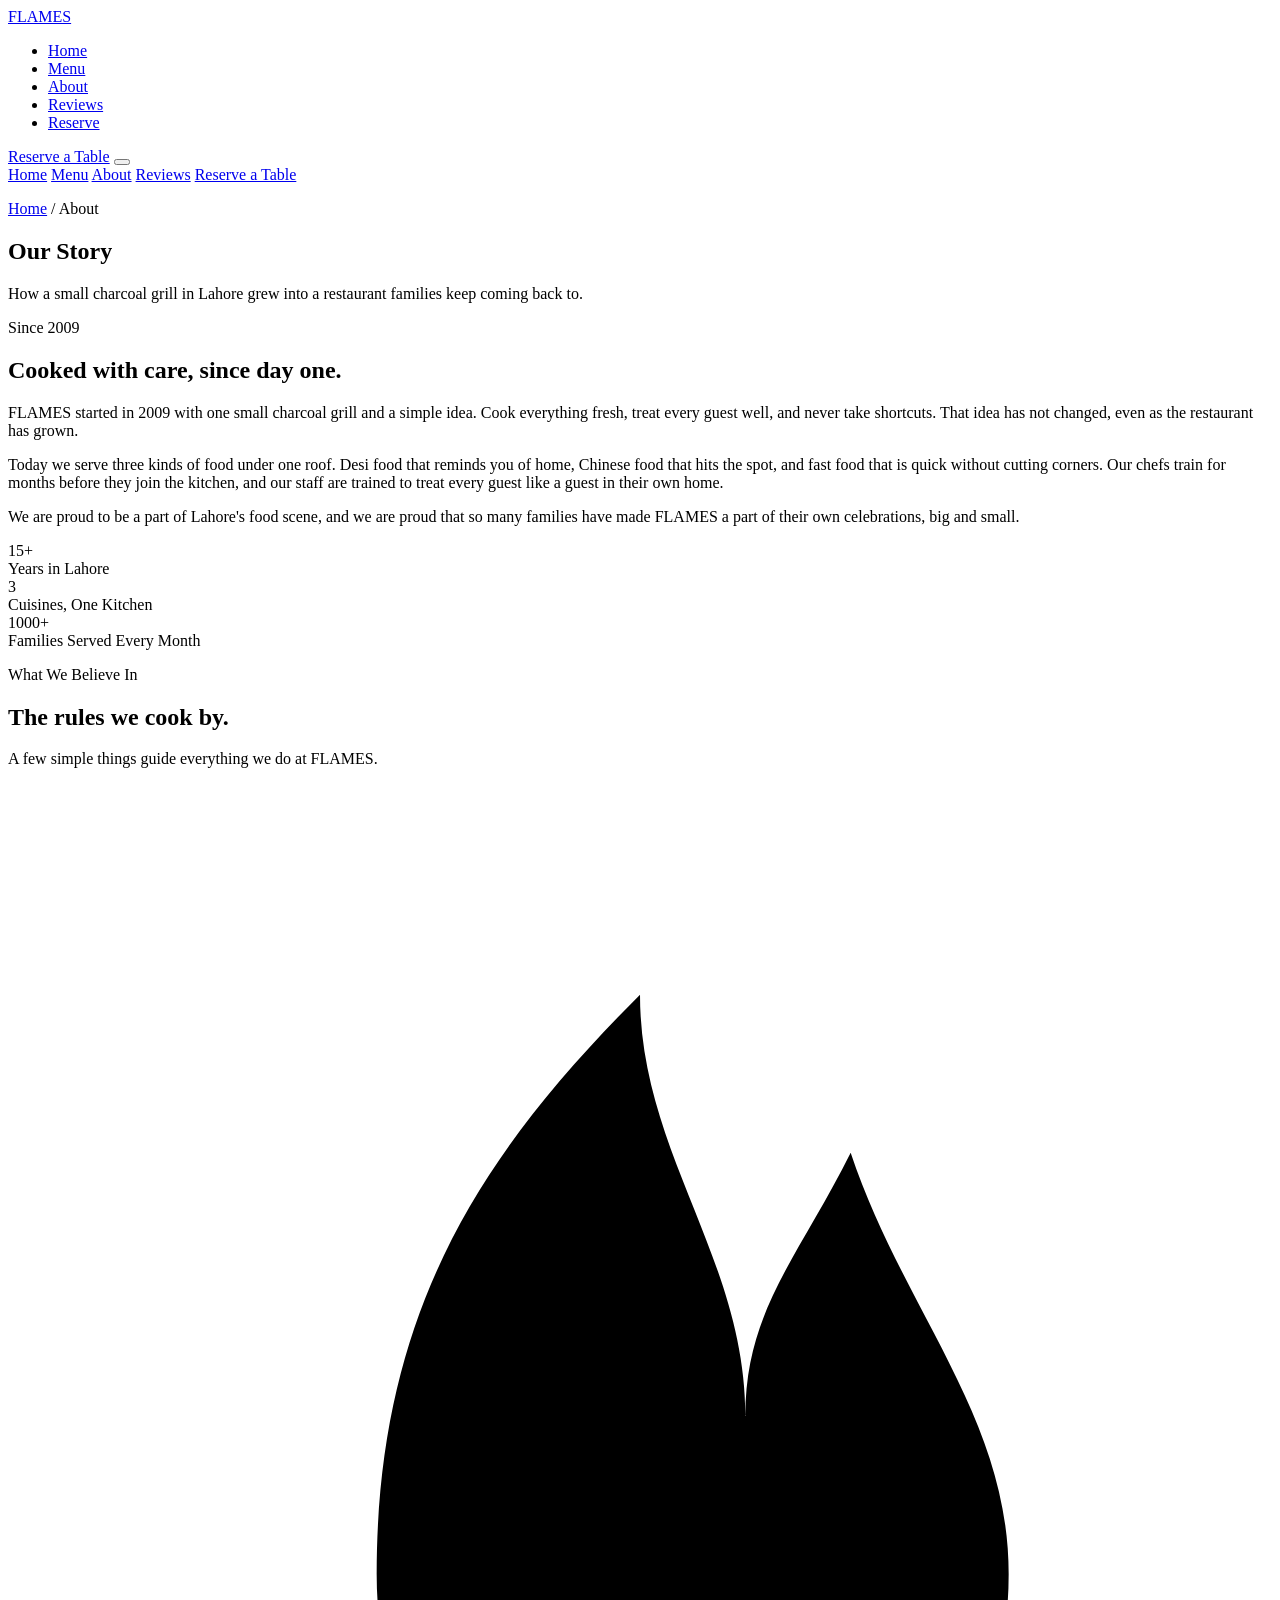
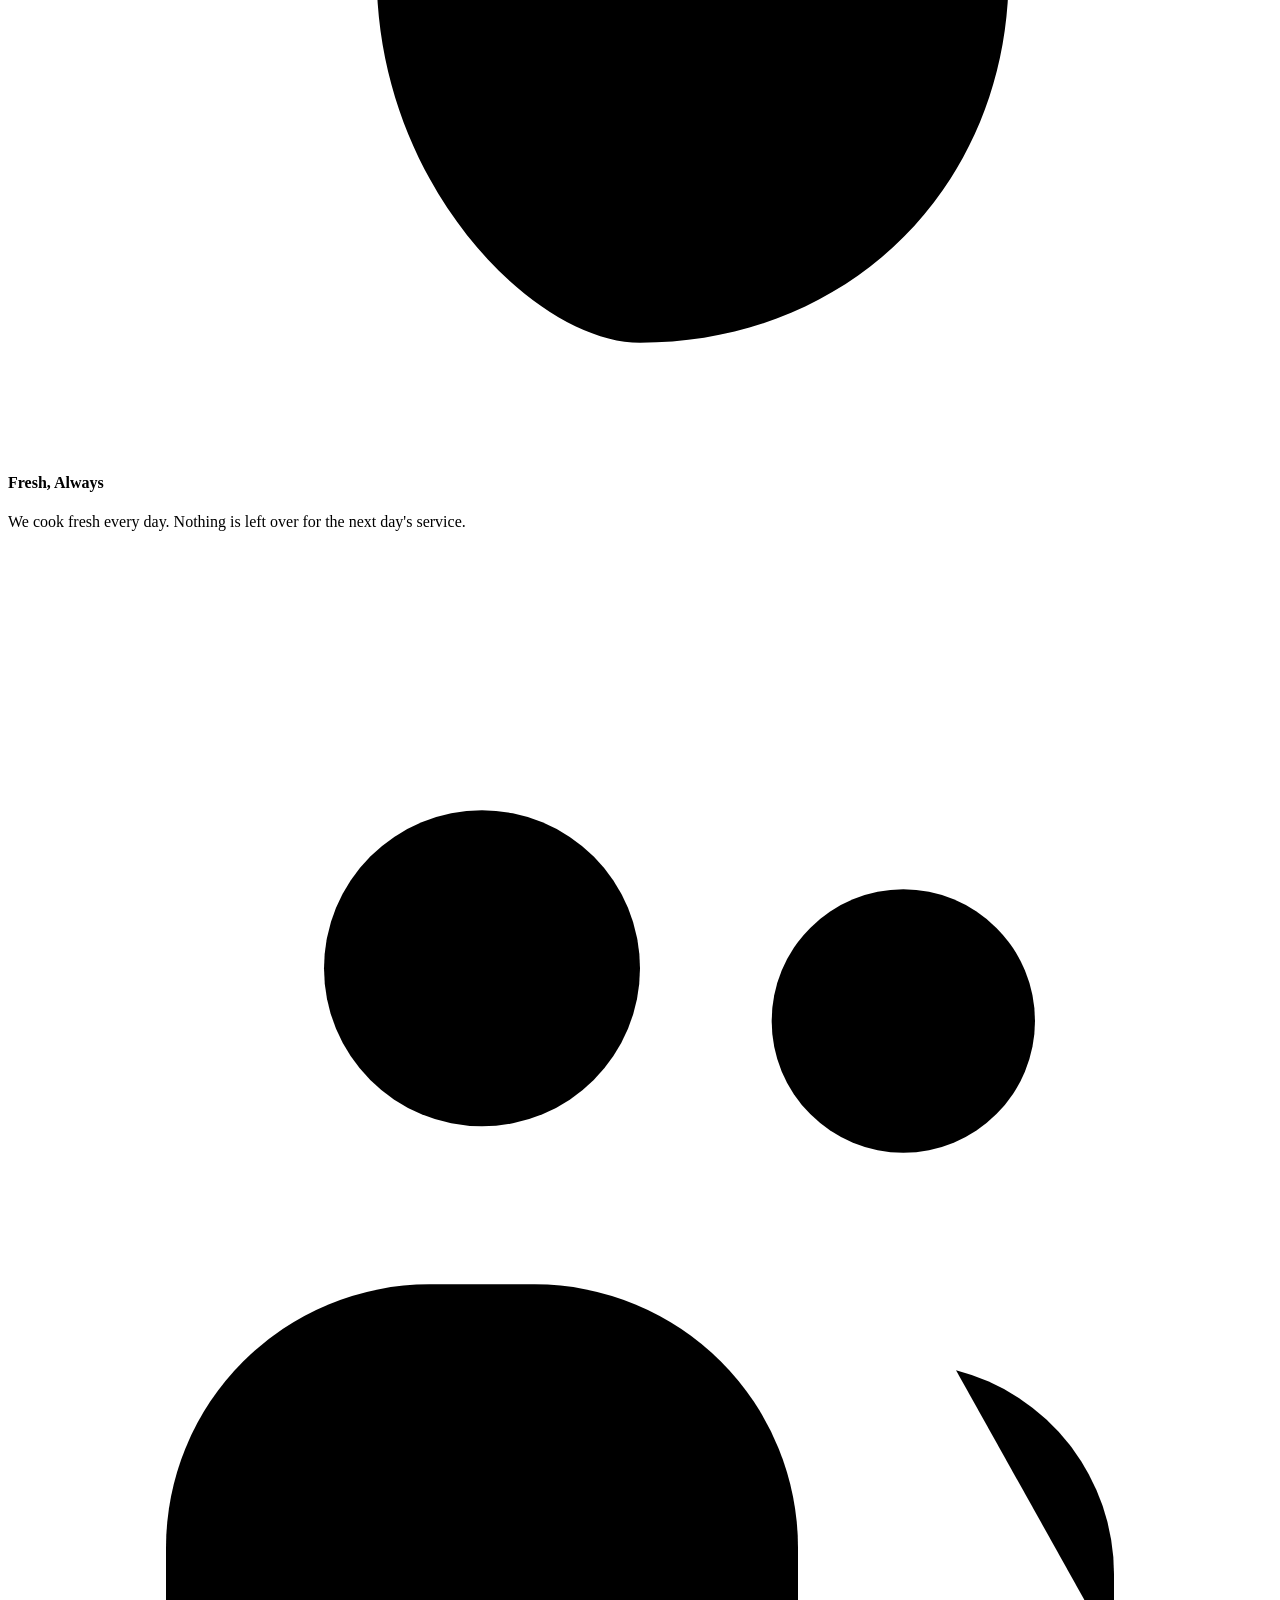
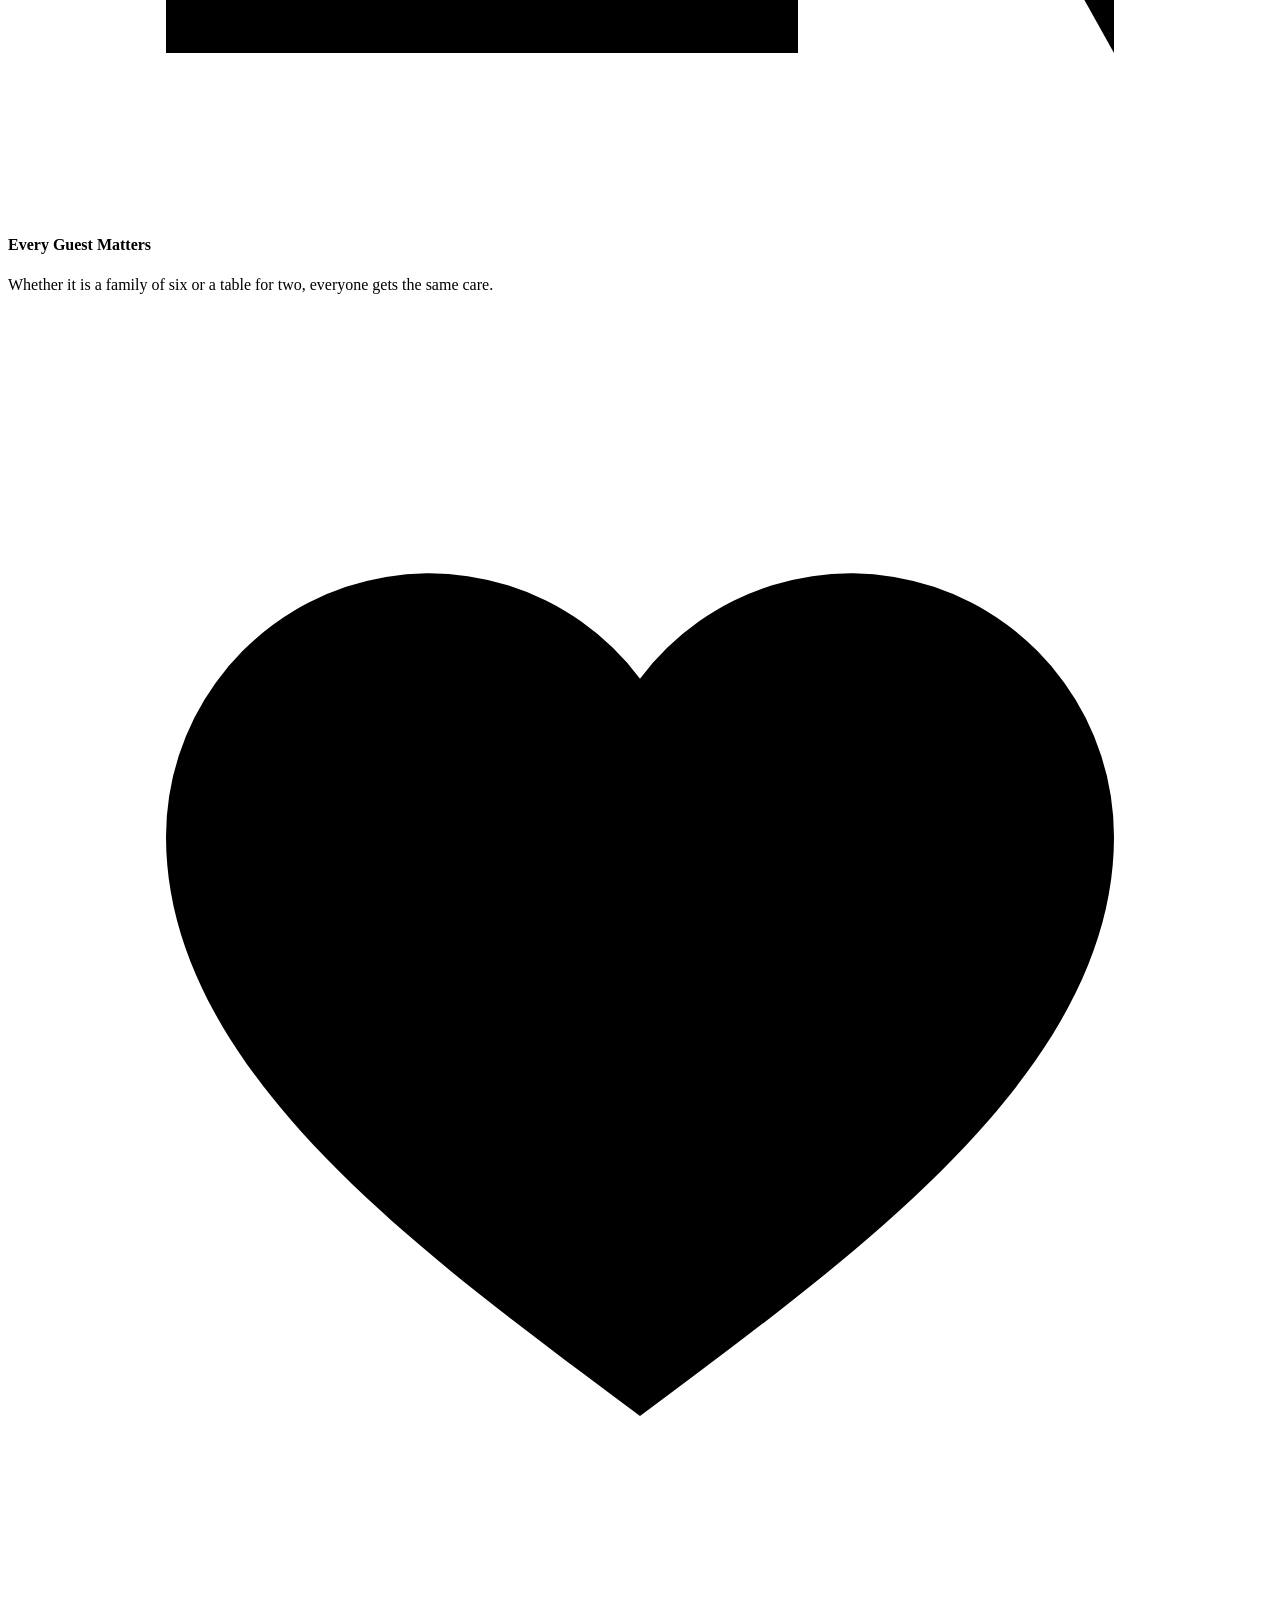
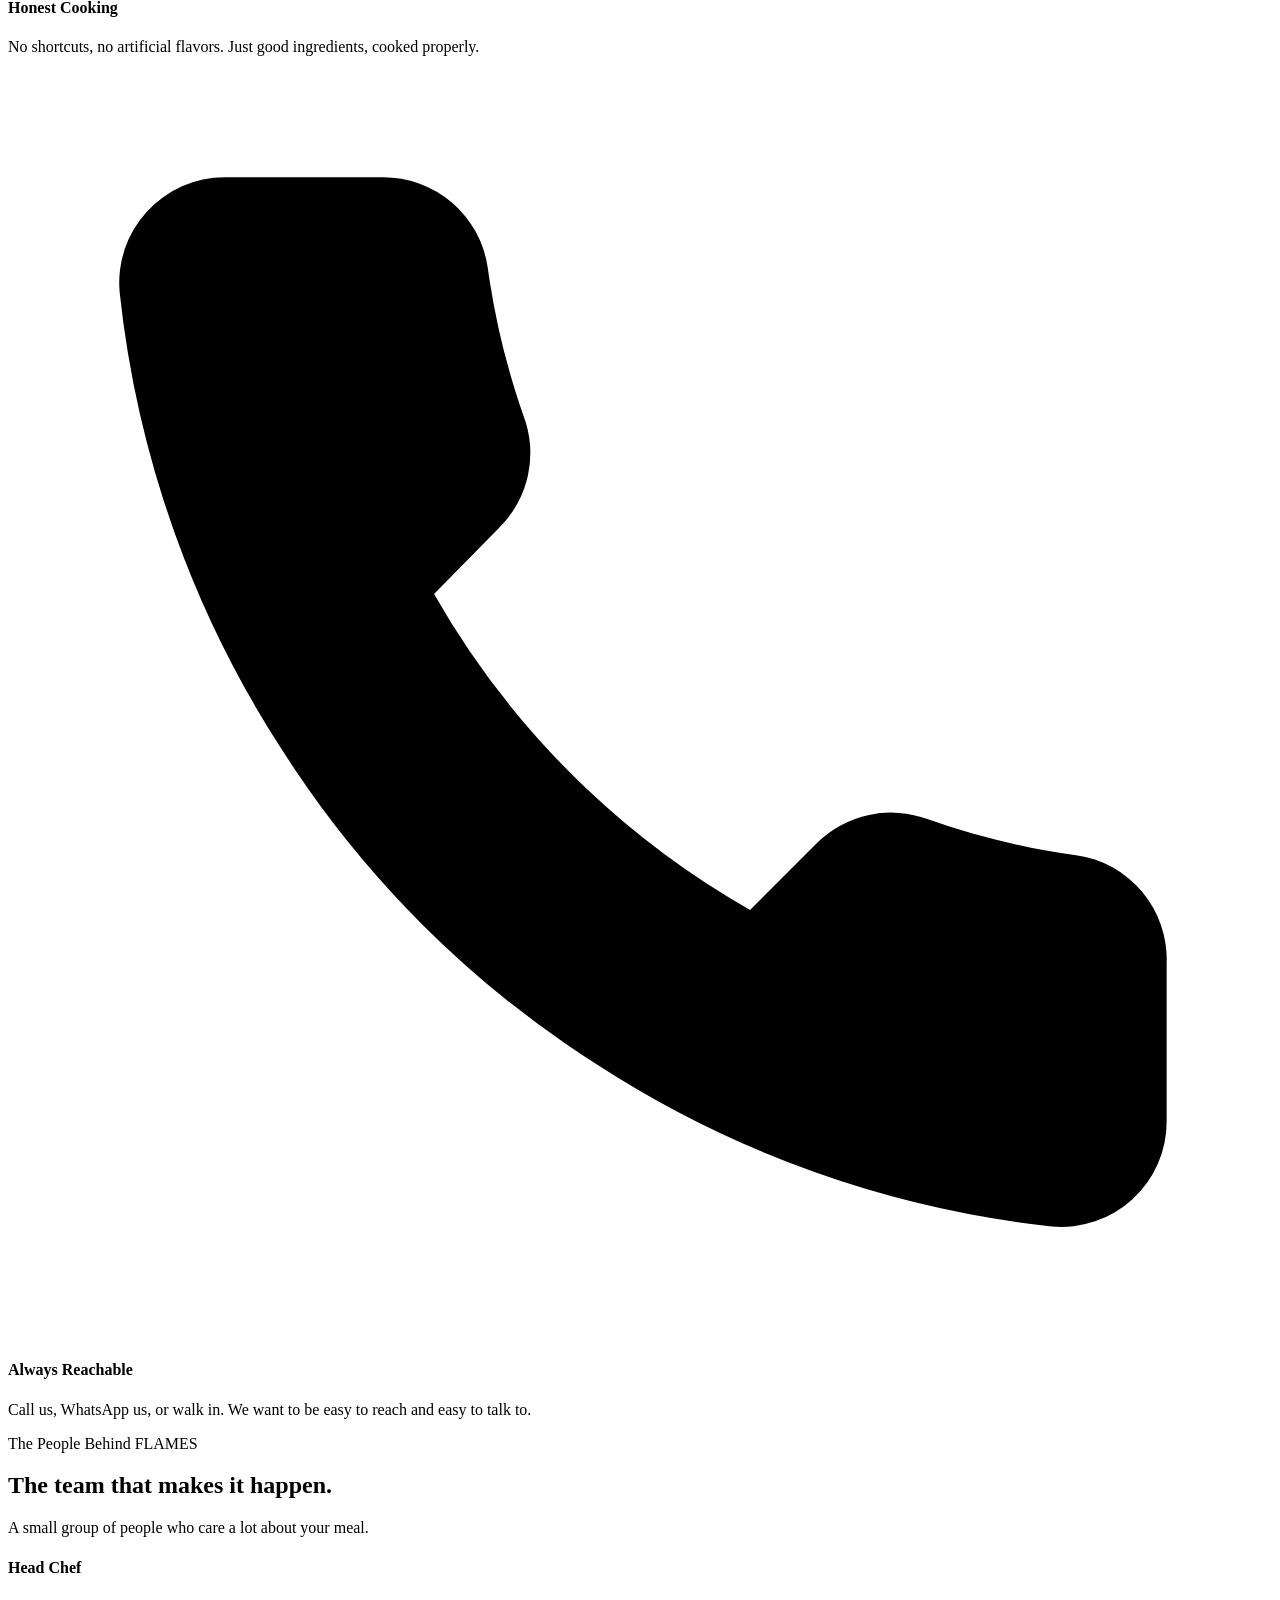
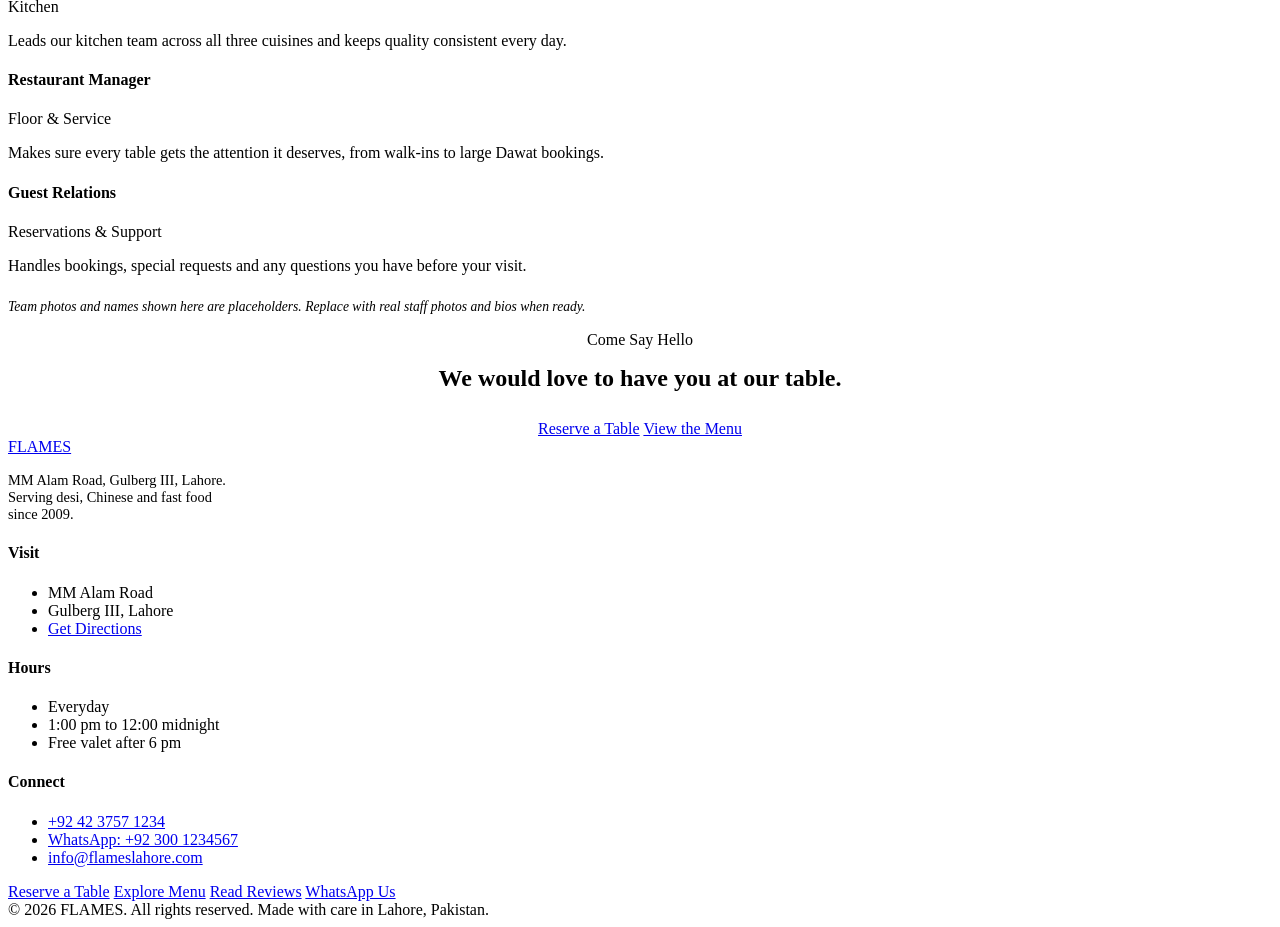
==== about.html @ 8aa979cf "Add files via upload" ====
<!DOCTYPE html>
<html lang="en">
<head>
<meta charset="UTF-8">
<meta name="viewport" content="width=device-width, initial-scale=1.0">
<title>About Us | FLAMES Lahore</title>
<meta name="description" content="Learn the story behind FLAMES, Lahore's favorite restaurant for desi, Chinese and fast food since 2009.">
<link rel="preconnect" href="https://fonts.googleapis.com">
<link rel="preconnect" href="https://fonts.gstatic.com" crossorigin>
<link href="https://fonts.googleapis.com/css2?family=Fraunces:ital,opsz,wght@0,9..144,300;0,9..144,500;0,9..144,600;0,9..144,700;1,9..144,500;1,9..144,600&family=Work+Sans:wght@300;400;500;600&family=Space+Mono:wght@400;700&display=swap" rel="stylesheet">
<link rel="stylesheet" href="assets/style.css">
</head>
<body>

<header id="siteHeader">
  <div class="container">
    <nav>
      <a href="index.html" class="logo"><span class="logo-mark"></span>FLAMES</a>
      <ul class="nav-links">
        <li><a href="index.html">Home</a></li>
        <li><a href="menu.html">Menu</a></li>
        <li><a href="about.html">About</a></li>
        <li><a href="reviews.html">Reviews</a></li>
        <li><a href="reserve.html">Reserve</a></li>
      </ul>
      <a href="reserve.html" class="btn btn-solid nav-cta">Reserve a Table</a>
      <button class="hamburger" id="hamburgerBtn" aria-label="Open menu" aria-expanded="false">
        <span></span><span></span><span></span>
      </button>
    </nav>
  </div>
</header>

<div class="mobile-menu" id="mobileMenu">
  <a href="index.html">Home</a>
  <a href="menu.html">Menu</a>
  <a href="about.html">About</a>
  <a href="reviews.html">Reviews</a>
  <a href="reserve.html">Reserve a Table</a>
</div>

<main>

  <section class="page-hero">
    <div class="container">
      <p class="breadcrumb"><a href="index.html">Home</a> / About</p>
      <h1>Our Story</h1>
      <p>How a small charcoal grill in Lahore grew into a restaurant families keep coming back to.</p>
    </div>
  </section>

  <section id="story">
    <div class="container">
      <div class="story">
        <div class="story-img reveal" style="background-image:url('https://images.unsplash.com/photo-1577219491135-ce391730fb2c?q=80&w=1200&auto=format&fit=crop')"></div>
        <div class="story-copy reveal">
          <p class="eyebrow">Since 2009</p>
          <h2>Cooked with care, since day one.</h2>
          <p>FLAMES started in 2009 with one small charcoal grill and a simple idea. Cook everything fresh, treat every guest well, and never take shortcuts. That idea has not changed, even as the restaurant has grown.</p>
          <p>Today we serve three kinds of food under one roof. Desi food that reminds you of home, Chinese food that hits the spot, and fast food that is quick without cutting corners. Our chefs train for months before they join the kitchen, and our staff are trained to treat every guest like a guest in their own home.</p>
          <p>We are proud to be a part of Lahore's food scene, and we are proud that so many families have made FLAMES a part of their own celebrations, big and small.</p>
          <div class="stat-row">
            <div><div class="num">15+</div><div class="label">Years in Lahore</div></div>
            <div><div class="num">3</div><div class="label">Cuisines, One Kitchen</div></div>
            <div><div class="num">1000+</div><div class="label">Families Served Every Month</div></div>
          </div>
        </div>
      </div>
    </div>
  </section>

  <section id="values">
    <div class="container">
      <div class="section-head reveal">
        <div>
          <p class="eyebrow">What We Believe In</p>
          <h2>The rules we cook by.</h2>
        </div>
        <p>A few simple things guide everything we do at FLAMES.</p>
      </div>
      <div class="values-grid">
        <div class="value-item reveal">
          <svg class="icon icon-lg" viewBox="0 0 24 24"><path d="M12 22c4 0 7-3 7-7 0-3-2-5-3-8-1 2-2 3-2 5 0-3-2-5-2-8-3 3-5 6-5 11 0 4 3 7 5 7z"/></svg>
          <div><h4>Fresh, Always</h4><p>We cook fresh every day. Nothing is left over for the next day's service.</p></div>
        </div>
        <div class="value-item reveal">
          <svg class="icon icon-lg" viewBox="0 0 24 24"><circle cx="9" cy="8" r="3"/><path d="M3 21v-2a5 5 0 0 1 5-5h2a5 5 0 0 1 5 5v2"/><circle cx="17" cy="9" r="2.5"/><path d="M21 21v-1.5a4 4 0 0 0-3-3.87"/></svg>
          <div><h4>Every Guest Matters</h4><p>Whether it is a family of six or a table for two, everyone gets the same care.</p></div>
        </div>
        <div class="value-item reveal">
          <svg class="icon icon-lg" viewBox="0 0 24 24"><path d="M12 21c-4-3-9-6.5-9-11a5 5 0 0 1 9-3 5 5 0 0 1 9 3c0 4.5-5 8-9 11z"/></svg>
          <div><h4>Honest Cooking</h4><p>No shortcuts, no artificial flavors. Just good ingredients, cooked properly.</p></div>
        </div>
        <div class="value-item reveal">
          <svg class="icon icon-lg" viewBox="0 0 24 24"><path d="M22 16.92v3a2 2 0 0 1-2.18 2 19.79 19.79 0 0 1-8.63-3.07 19.5 19.5 0 0 1-6-6 19.79 19.79 0 0 1-3.07-8.67A2 2 0 0 1 4.11 2h3a2 2 0 0 1 2 1.72c.13.96.36 1.9.68 2.81a2 2 0 0 1-.45 2.11L8.09 9.91a16 16 0 0 0 6 6l1.27-1.27a2 2 0 0 1 2.11-.45c.91.32 1.85.55 2.81.68A2 2 0 0 1 22 16.92z"/></svg>
          <div><h4>Always Reachable</h4><p>Call us, WhatsApp us, or walk in. We want to be easy to reach and easy to talk to.</p></div>
        </div>
      </div>
    </div>
  </section>

  <section id="team">
    <div class="container">
      <div class="section-head reveal">
        <div>
          <p class="eyebrow">The People Behind FLAMES</p>
          <h2>The team that makes it happen.</h2>
        </div>
        <p>A small group of people who care a lot about your meal.</p>
      </div>
      <div class="team-grid">
        <div class="team-card reveal">
          <div class="team-photo" style="background-image:url('https://images.unsplash.com/photo-1583394293214-28a5b0a95f96?q=80&w=800&auto=format&fit=crop')"></div>
          <div class="team-body">
            <h4>Head Chef</h4>
            <p class="role">Kitchen</p>
            <p>Leads our kitchen team across all three cuisines and keeps quality consistent every day.</p>
          </div>
        </div>
        <div class="team-card reveal">
          <div class="team-photo" style="background-image:url('https://images.unsplash.com/photo-1560250097-0b93528c311a?q=80&w=800&auto=format&fit=crop')"></div>
          <div class="team-body">
            <h4>Restaurant Manager</h4>
            <p class="role">Floor &amp; Service</p>
            <p>Makes sure every table gets the attention it deserves, from walk-ins to large Dawat bookings.</p>
          </div>
        </div>
        <div class="team-card reveal">
          <div class="team-photo" style="background-image:url('https://images.unsplash.com/photo-1580489944761-15a19d654956?q=80&w=800&auto=format&fit=crop')"></div>
          <div class="team-body">
            <h4>Guest Relations</h4>
            <p class="role">Reservations &amp; Support</p>
            <p>Handles bookings, special requests and any questions you have before your visit.</p>
          </div>
        </div>
      </div>
      <p style="color:var(--smoke); font-size:0.85rem; margin-top:1.5rem; font-style:italic;">Team photos and names shown here are placeholders. Replace with real staff photos and bios when ready.</p>
    </div>
  </section>

  <section id="cta-banner">
    <div class="container" style="text-align:center;">
      <p class="eyebrow" style="justify-content:center; display:flex;">Come Say Hello</p>
      <h2 class="reveal" style="margin-top:0.6rem;">We would love to have you at our table.</h2>
      <div class="hero-actions" style="justify-content:center; margin-top:1.75rem;">
        <a href="reserve.html" class="btn btn-solid ember-glow">Reserve a Table</a>
        <a href="menu.html" class="btn">View the Menu</a>
      </div>
    </div>
  </section>

</main>

<footer id="contact">
  <div class="container">
    <div class="footer-grid">
      <div>
        <a href="index.html" class="logo"><span class="logo-mark"></span>FLAMES</a>
        <p style="color:var(--smoke); font-size:0.9rem; margin-top:1rem; max-width:32ch;">MM Alam Road, Gulberg III, Lahore. Serving desi, Chinese and fast food since 2009.</p>
      </div>
      <div>
        <h4>Visit</h4>
        <ul>
          <li>MM Alam Road</li>
          <li>Gulberg III, Lahore</li>
          <li><a href="https://maps.google.com/?q=MM+Alam+Road+Gulberg+III+Lahore" target="_blank" rel="noopener">Get Directions</a></li>
        </ul>
      </div>
      <div>
        <h4>Hours</h4>
        <ul>
          <li>Everyday</li>
          <li>1:00 pm to 12:00 midnight</li>
          <li>Free valet after 6 pm</li>
        </ul>
      </div>
      <div>
        <h4>Connect</h4>
        <ul>
          <li><a href="tel:+924237571234">+92 42 3757 1234</a></li>
          <li><a href="https://wa.me/923001234567">WhatsApp: +92 300 1234567</a></li>
          <li><a href="mailto:info@flameslahore.com">info@flameslahore.com</a></li>
        </ul>
      </div>
    </div>
    <div class="footer-actions">
      <a href="reserve.html" class="btn btn-solid">Reserve a Table</a>
      <a href="menu.html" class="btn">Explore Menu</a>
      <a href="reviews.html" class="btn">Read Reviews</a>
      <a href="https://wa.me/923001234567" target="_blank" rel="noopener" class="btn btn-whatsapp">WhatsApp Us</a>
    </div>
    <div class="footer-bottom">
      <span>&copy; 2026 FLAMES. All rights reserved.</span>
      <span>Made with care in Lahore, Pakistan.</span>
    </div>
  </div>
</footer>

<script src="assets/script.js"></script>
</body>
</html>
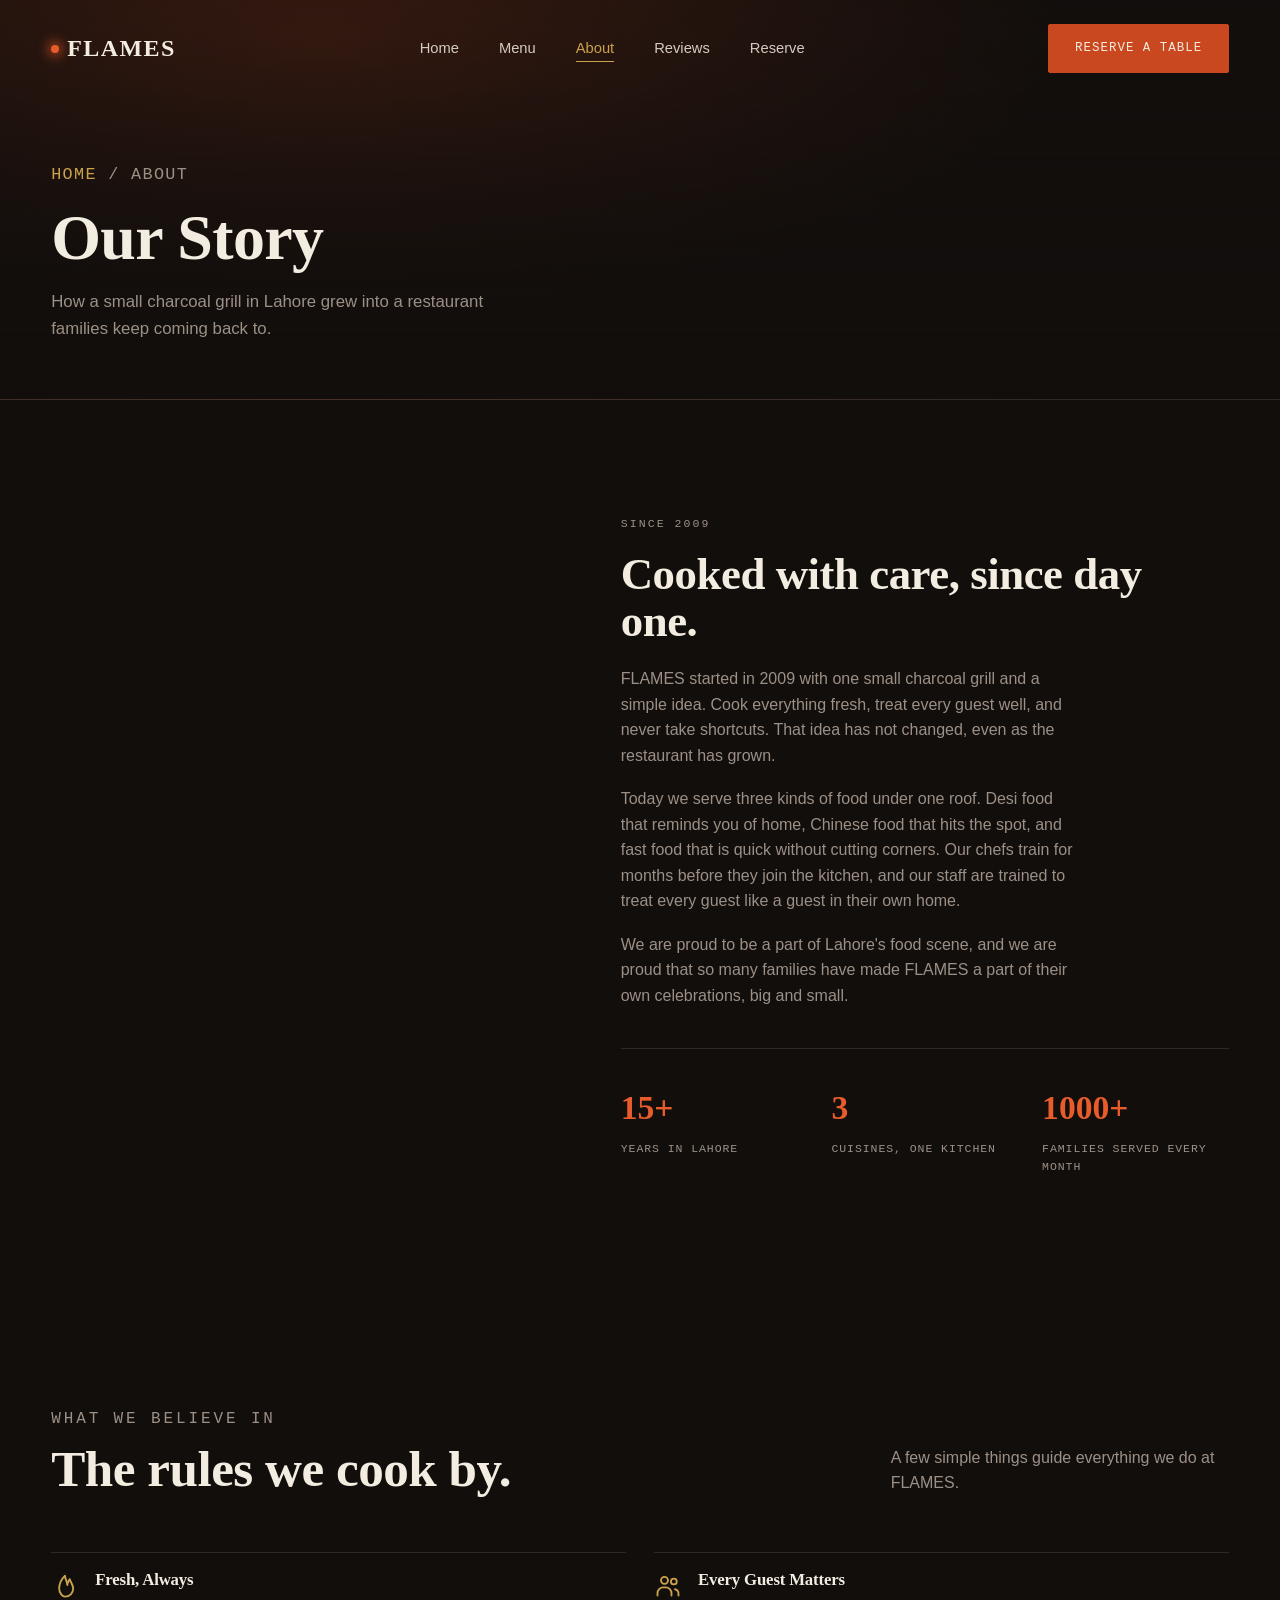
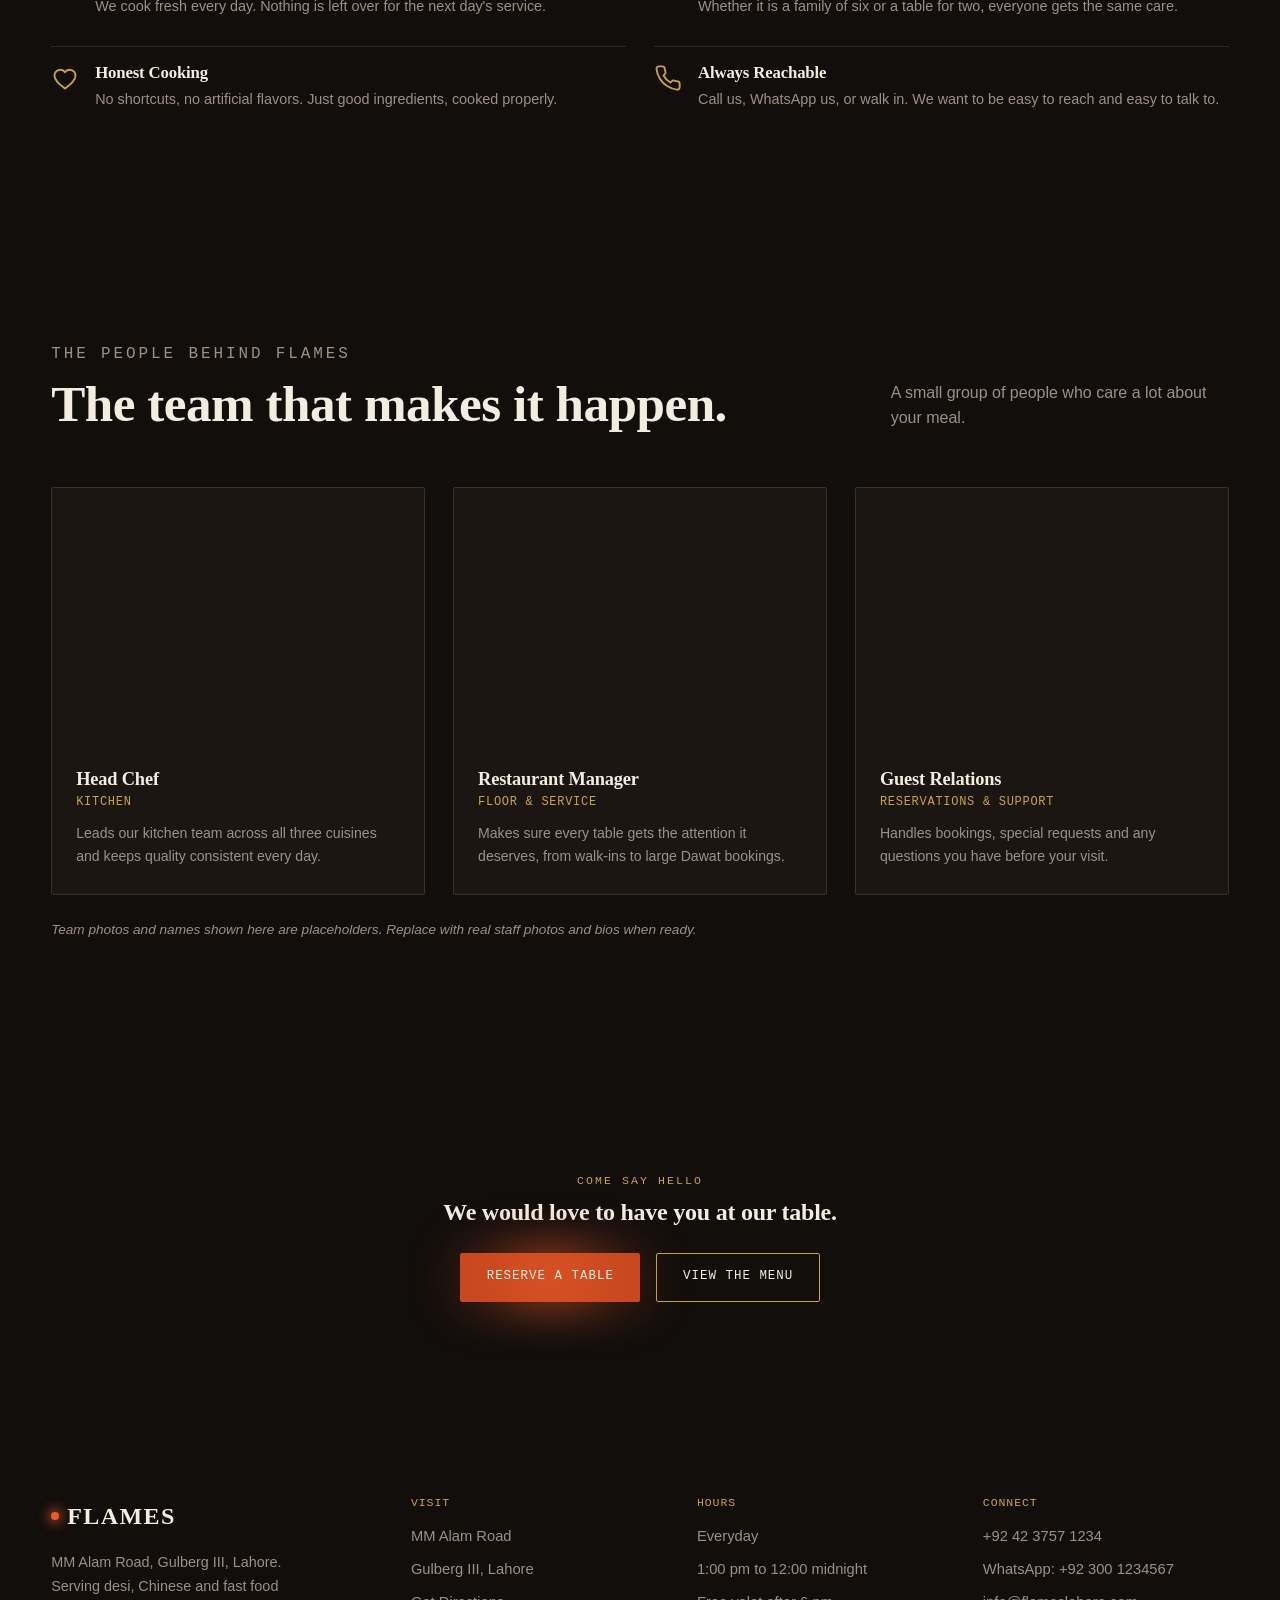
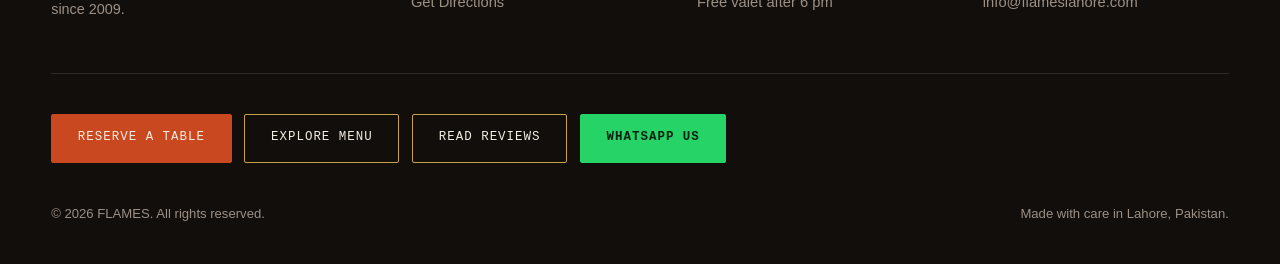
==== commit b8304a03: "update about page" ====
--- a/about.html
+++ b/about.html
@@ -33,8 +33,8 @@
 
 <div class="mobile-menu" id="mobileMenu">
   <a href="index.html">Home</a>
-  <a href="menu.html">Menu</a>
-  <a href="about.html">About</a>
+  <a href="menu.html">Menu card</a>
+  <a href="about.html">About restaurant/a>
   <a href="reviews.html">Reviews</a>
   <a href="reserve.html">Reserve a Table</a>
 </div>
--- a/assets/style.css
+++ b/assets/style.css
@@ -0,0 +1,874 @@
+  :root{
+    --black:#120E0C;
+    --charcoal:#1C1613;
+    --charcoal-2:#241C18;
+    --ember:#C9481F;
+    --ember-bright:#E85C2B;
+    --gold:#C9A24B;
+    --cream:#F3ECE0;
+    --smoke:#9C9086;
+    --hairline: rgba(243,236,224,0.12);
+    --radius: 2px;
+    --ease: cubic-bezier(.16,.8,.24,1);
+  }
+
+  *{margin:0;padding:0;box-sizing:border-box;}
+
+  html{scroll-behavior:smooth;}
+
+  body{
+    background:var(--black);
+    color:var(--cream);
+    font-family:'Work Sans',sans-serif;
+    font-weight:400;
+    line-height:1.6;
+    -webkit-font-smoothing:antialiased;
+    overflow-x:hidden;
+  }
+
+  @media (prefers-reduced-motion: reduce){
+    *{animation-duration:0.01ms !important; animation-iteration-count:1 !important; transition-duration:0.01ms !important; scroll-behavior:auto !important;}
+  }
+
+  img{max-width:100%;display:block;}
+  a{color:inherit;text-decoration:none;}
+  ul{list-style:none;}
+
+  h1,h2,h3,h4{
+    font-family:'Fraunces',serif;
+    font-weight:600;
+    line-height:1.05;
+    letter-spacing:-0.01em;
+  }
+
+  .eyebrow{
+    font-family:'Space Mono',monospace;
+    font-size:0.72rem;
+    letter-spacing:0.18em;
+    text-transform:uppercase;
+    color:var(--gold);
+  }
+
+  .container{
+    max-width:1280px;
+    margin:0 auto;
+    padding:0 clamp(1.25rem,4vw,4rem);
+  }
+
+  :focus-visible{
+    outline:2px solid var(--gold);
+    outline-offset:3px;
+  }
+
+  /* ---------- Smoke wisp divider ---------- */
+  .wisp{
+    display:block;
+    width:100%;
+    height:36px;
+    opacity:0.5;
+  }
+  .wisp path{ stroke:var(--hairline); stroke-width:1; fill:none; }
+
+  /* ---------- Ember glow (signature element) ---------- */
+  .ember-glow{
+    position:relative;
+    isolation:isolate;
+  }
+  .ember-glow::before{
+    content:'';
+    position:absolute;
+    inset:-40%;
+    background:radial-gradient(circle, rgba(232,92,43,0.55) 0%, rgba(201,72,31,0.18) 45%, transparent 72%);
+    z-index:-1;
+    filter:blur(18px);
+    animation:pulse 5s ease-in-out infinite;
+  }
+  @keyframes pulse{
+    0%,100%{ transform:scale(1); opacity:0.85; }
+    50%{ transform:scale(1.12); opacity:1; }
+  }
+
+  /* ---------- Nav ---------- */
+  header{
+    position:fixed;
+    top:0; left:0; right:0;
+    z-index:100;
+    padding:1.5rem 0;
+    transition:background .4s var(--ease), padding .4s var(--ease), border-color .4s var(--ease);
+    border-bottom:1px solid transparent;
+  }
+  header.scrolled{
+    background:rgba(18,14,12,0.92);
+    backdrop-filter:blur(10px);
+    padding:0.9rem 0;
+    border-color:var(--hairline);
+  }
+  nav{
+    display:flex;
+    align-items:center;
+    justify-content:space-between;
+  }
+  .logo{
+    font-family:'Fraunces',serif;
+    font-weight:700;
+    font-size:1.5rem;
+    letter-spacing:0.06em;
+    display:flex;
+    align-items:center;
+    gap:0.5rem;
+  }
+  .logo-mark{
+    width:8px;height:8px;border-radius:50%;
+    background:var(--ember-bright);
+    box-shadow:0 0 12px 3px rgba(232,92,43,0.7);
+  }
+  .nav-links{
+    display:flex;
+    gap:2.5rem;
+    font-size:0.92rem;
+  }
+  .nav-links a{
+    position:relative;
+    color:var(--cream);
+    opacity:0.85;
+    transition:opacity .25s;
+  }
+  .nav-links a::after{
+    content:'';
+    position:absolute; left:0; bottom:-6px;
+    width:0; height:1px;
+    background:var(--gold);
+    transition:width .25s var(--ease);
+  }
+  .nav-links a:hover{ opacity:1; }
+  .nav-links a:hover::after{ width:100%; }
+
+  .btn{
+    display:inline-flex;
+    align-items:center;
+    gap:0.5rem;
+    font-family:'Space Mono',monospace;
+    font-size:0.78rem;
+    letter-spacing:0.08em;
+    text-transform:uppercase;
+    padding:0.85rem 1.6rem;
+    border:1px solid var(--gold);
+    border-radius:var(--radius);
+    color:var(--cream);
+    background:transparent;
+    cursor:pointer;
+    transition:background .3s var(--ease), color .3s var(--ease), border-color .3s var(--ease);
+  }
+  .btn:hover{ background:var(--gold); color:var(--black); }
+  .btn-solid{
+    background:var(--ember);
+    border-color:var(--ember);
+    color:var(--cream);
+  }
+  .btn-solid:hover{
+    background:var(--ember-bright);
+    border-color:var(--ember-bright);
+    color:var(--cream);
+  }
+
+  .nav-cta{ display:none; }
+  @media(min-width:860px){ .nav-cta{ display:inline-flex; } }
+
+  .hamburger{
+    display:flex;
+    flex-direction:column;
+    gap:5px;
+    background:none;border:none;cursor:pointer;
+    padding:0.5rem;
+  }
+  .hamburger span{ width:22px; height:1.5px; background:var(--cream); }
+  @media(min-width:860px){ .hamburger{ display:none; } }
+  .nav-links{ display:none; }
+  @media(min-width:860px){ .nav-links{ display:flex; } }
+
+  .mobile-menu{
+    position:fixed; inset:0;
+    background:var(--black);
+    z-index:99;
+    display:flex; flex-direction:column;
+    align-items:center; justify-content:center;
+    gap:2rem;
+    font-family:'Fraunces',serif;
+    font-size:2rem;
+    transform:translateY(-100%);
+    transition:transform .5s var(--ease);
+  }
+  .mobile-menu.open{ transform:translateY(0); }
+
+  /* ---------- Hero ---------- */
+  .hero{
+    min-height:100svh;
+    display:flex;
+    flex-direction:column;
+    justify-content:flex-end;
+    position:relative;
+    padding-top:8rem;
+    background:
+      linear-gradient(180deg, rgba(18,14,12,0.15) 0%, rgba(18,14,12,0.55) 55%, var(--black) 100%),
+      radial-gradient(ellipse at 30% 20%, rgba(201,72,31,0.35), transparent 55%),
+      url('https://images.unsplash.com/photo-1544025162-d76694265947?q=80&w=1800&auto=format&fit=crop') center 30%/cover no-repeat;
+  }
+  .hero-inner{
+    padding-bottom:3.5rem;
+  }
+  .hero h1{
+    font-size:clamp(3rem, 8vw, 6.5rem);
+    max-width:16ch;
+    color:var(--cream);
+  }
+  .hero h1 em{
+    font-style:italic;
+    color:var(--ember-bright);
+    font-weight:500;
+  }
+  .hero-sub{
+    max-width:42ch;
+    font-size:1.1rem;
+    color:var(--smoke);
+    margin-top:1.5rem;
+  }
+  .hero-actions{
+    display:flex;
+    gap:1rem;
+    margin-top:2.5rem;
+    flex-wrap:wrap;
+  }
+  .info-bar{
+    border-top:1px solid var(--hairline);
+    margin-top:3.5rem;
+    padding-top:1.5rem;
+    display:grid;
+    grid-template-columns:repeat(auto-fit,minmax(160px,1fr));
+    gap:1.5rem;
+  }
+  .info-item .eyebrow{ margin-bottom:0.35rem; }
+  .info-item p{ font-size:0.95rem; color:var(--cream); opacity:0.9; }
+
+  /* ---------- Why-FLAMES strip ---------- */
+  .why-strip{ padding:3.5rem 0; }
+  .why-grid{
+    display:grid;
+    grid-template-columns:1fr;
+    gap:2rem;
+    padding-top:1rem;
+  }
+  @media(min-width:720px){ .why-grid{ grid-template-columns:repeat(4,1fr); } }
+  .why-item{
+    border-top:1px solid var(--hairline);
+    padding-top:1.1rem;
+  }
+  .why-item h4{ font-size:1.15rem; font-weight:600; margin-top:0.5rem; }
+  .why-item p{ color:var(--smoke); font-size:0.9rem; margin-top:0.5rem; }
+
+  /* ---------- Ticker ---------- */
+  .ticker-wrap{
+    border-top:1px solid var(--hairline);
+    border-bottom:1px solid var(--hairline);
+    background:var(--charcoal);
+    padding:1.1rem 0;
+    overflow:hidden;
+  }
+  .ticker{
+    display:flex;
+    gap:3.5rem;
+    white-space:nowrap;
+    animation:scroll 32s linear infinite;
+    width:max-content;
+    font-family:'Space Mono',monospace;
+    font-size:0.82rem;
+    letter-spacing:0.05em;
+    color:var(--smoke);
+  }
+  .ticker span{ color:var(--gold); margin-right:0.6rem; }
+  @keyframes scroll{
+    from{ transform:translateX(0); }
+    to{ transform:translateX(-50%); }
+  }
+
+  /* ---------- Section basics ---------- */
+  section{ padding:clamp(4rem,9vw,8rem) 0; }
+  .section-head{
+    display:flex;
+    justify-content:space-between;
+    align-items:flex-end;
+    gap:2rem;
+    margin-bottom:3.5rem;
+    flex-wrap:wrap;
+  }
+  .section-head h2{
+    font-size:clamp(2.1rem,4.5vw,3.2rem);
+    margin-top:0.6rem;
+  }
+  .section-head p{
+    max-width:38ch;
+    color:var(--smoke);
+    font-size:1rem;
+  }
+
+  .reveal{
+    opacity:0;
+    transform:translateY(28px);
+    transition:opacity .8s var(--ease), transform .8s var(--ease);
+  }
+  .reveal.in{ opacity:1; transform:translateY(0); }
+
+  /* ---------- Dishes ---------- */
+  .dish-grid{
+    display:grid;
+    grid-template-columns:repeat(12,1fr);
+    gap:1.5rem;
+  }
+  .dish-card{
+    position:relative;
+    border-radius:var(--radius);
+    overflow:hidden;
+    background:var(--charcoal);
+    border:1px solid var(--hairline);
+    grid-column:span 12;
+  }
+  @media(min-width:720px){
+    .dish-card:nth-child(1){ grid-column:span 7; }
+    .dish-card:nth-child(2){ grid-column:span 5; }
+    .dish-card:nth-child(3){ grid-column:span 5; }
+    .dish-card:nth-child(4){ grid-column:span 7; }
+  }
+  .dish-img{
+    height:340px;
+    background-size:cover;
+    background-position:center;
+    filter:saturate(1.05) contrast(1.05);
+    transition:transform .7s var(--ease);
+  }
+  .dish-card:hover .dish-img{ transform:scale(1.05); }
+  .dish-body{
+    padding:1.5rem 1.75rem 1.85rem;
+    display:flex;
+    justify-content:space-between;
+    align-items:flex-start;
+    gap:1rem;
+  }
+  .dish-body h3{ font-size:1.35rem; font-weight:600; }
+  .dish-body p{ color:var(--smoke); font-size:0.92rem; margin-top:0.4rem; max-width:36ch; }
+  .price{
+    font-family:'Space Mono',monospace;
+    color:var(--gold);
+    font-size:0.95rem;
+    white-space:nowrap;
+  }
+
+  /* ---------- Gallery ---------- */
+  .gal-grid{
+    display:grid;
+    grid-template-columns:repeat(6,1fr);
+    grid-auto-rows:160px;
+    gap:0.9rem;
+  }
+  @media(max-width:720px){ .gal-grid{ grid-template-columns:repeat(2,1fr); grid-auto-rows:150px; } }
+  .gal-item{
+    position:relative;
+    border-radius:var(--radius);
+    background-size:cover;
+    background-position:center;
+    grid-column:span 2;
+    overflow:hidden;
+  }
+  .gal-tall{ grid-row:span 2; }
+  .gal-wide{ grid-column:span 4; }
+  @media(max-width:720px){ .gal-tall{ grid-row:span 1; } .gal-wide{ grid-column:span 2; } }
+  .gal-item::before{
+    content:'';
+    position:absolute; inset:0;
+    background:linear-gradient(180deg, transparent 55%, rgba(18,14,12,0.85) 100%);
+  }
+  .gal-tag{
+    position:absolute;
+    left:1rem; bottom:0.9rem;
+    font-family:'Space Mono',monospace;
+    font-size:0.72rem;
+    letter-spacing:0.08em;
+    text-transform:uppercase;
+    color:var(--cream);
+  }
+
+  /* ---------- Story ---------- */
+  .story{
+    display:grid;
+    grid-template-columns:1fr;
+    gap:3rem;
+    align-items:center;
+  }
+  @media(min-width:900px){ .story{ grid-template-columns:0.9fr 1.1fr; gap:4.5rem; } }
+  .story-img{
+    aspect-ratio:4/5;
+    background:url('https://images.unsplash.com/photo-1577219491135-ce391730fb2c?q=80&w=1200&auto=format&fit=crop') center/cover;
+    border-radius:var(--radius);
+  }
+  .story-copy h2{ font-size:clamp(2rem,4vw,2.8rem); margin-bottom:1.3rem; }
+  .story-copy p{ color:var(--smoke); margin-bottom:1.1rem; max-width:52ch; }
+  .stat-row{
+    display:grid;
+    grid-template-columns:repeat(3,1fr);
+    gap:1.5rem;
+    margin-top:2.5rem;
+    border-top:1px solid var(--hairline);
+    padding-top:2rem;
+  }
+  .stat-row .num{
+    font-family:'Fraunces',serif;
+    font-size:2.1rem;
+    font-weight:600;
+    color:var(--ember-bright);
+  }
+  .stat-row .label{
+    font-family:'Space Mono',monospace;
+    font-size:0.72rem;
+    letter-spacing:0.08em;
+    text-transform:uppercase;
+    color:var(--smoke);
+    margin-top:0.3rem;
+  }
+
+  /* ---------- Experiences (occasion-based) ---------- */
+  .occ-tabs{
+    display:flex;
+    gap:0.75rem;
+    flex-wrap:wrap;
+    margin-bottom:3rem;
+  }
+  .occ-tab{
+    font-family:'Space Mono',monospace;
+    font-size:0.78rem;
+    letter-spacing:0.06em;
+    text-transform:uppercase;
+    padding:0.9rem 1.35rem;
+    border:1px solid var(--hairline);
+    border-radius:var(--radius);
+    cursor:pointer;
+    color:var(--smoke);
+    background:transparent;
+    transition:all .25s var(--ease);
+    display:flex;
+    align-items:center;
+    gap:0.6rem;
+  }
+  .occ-tab .dot{
+    width:5px;height:5px;border-radius:50%;
+    background:var(--smoke);
+    transition:background .25s;
+  }
+  .occ-tab.active, .occ-tab:hover{
+    color:var(--cream);
+    border-color:var(--gold);
+  }
+  .occ-tab.active .dot{ background:var(--ember-bright); box-shadow:0 0 8px 2px rgba(232,92,43,0.6); }
+
+  .occ-panel{
+    display:grid;
+    grid-template-columns:1fr;
+    gap:2.5rem;
+    align-items:stretch;
+  }
+  @media(min-width:900px){ .occ-panel{ grid-template-columns:0.85fr 1.15fr; } }
+  .occ-img{
+    border-radius:var(--radius);
+    background-size:cover;
+    background-position:center;
+    min-height:280px;
+  }
+  .occ-copy{
+    background:var(--charcoal);
+    border:1px solid var(--hairline);
+    border-radius:var(--radius);
+    padding:2.25rem clamp(1.5rem,3vw,2.75rem);
+    display:flex;
+    flex-direction:column;
+  }
+  .occ-copy h3{ font-size:clamp(1.6rem,2.6vw,2.1rem); margin-top:0.5rem; }
+  .occ-copy > p{ color:var(--smoke); margin-top:0.9rem; max-width:52ch; }
+  .occ-features{
+    margin-top:1.75rem;
+    display:grid;
+    grid-template-columns:1fr;
+    gap:0.6rem;
+  }
+  @media(min-width:560px){ .occ-features{ grid-template-columns:1fr 1fr; } }
+  .occ-features li{
+    display:flex;
+    gap:0.6rem;
+    align-items:flex-start;
+    font-size:0.92rem;
+    color:var(--cream);
+    opacity:0.92;
+  }
+  .occ-features li::before{
+    content:'';
+    width:5px; height:5px;
+    border-radius:50%;
+    background:var(--gold);
+    margin-top:0.55em;
+    flex-shrink:0;
+  }
+  .occ-note{
+    margin-top:1.75rem;
+    font-size:0.85rem;
+    color:var(--smoke);
+    font-style:italic;
+  }
+  .occ-copy .btn{ margin-top:2rem; align-self:flex-start; }
+
+  /* ---------- Menu preview ---------- */
+  .menu-tabs{
+    display:flex;
+    gap:0.75rem;
+    margin-bottom:2.5rem;
+    flex-wrap:wrap;
+  }
+  .tab{
+    font-family:'Space Mono',monospace;
+    font-size:0.78rem;
+    letter-spacing:0.06em;
+    text-transform:uppercase;
+    padding:0.6rem 1.1rem;
+    border:1px solid var(--hairline);
+    border-radius:var(--radius);
+    cursor:pointer;
+    color:var(--smoke);
+    background:transparent;
+    transition:all .25s;
+  }
+  .tab.active, .tab:hover{
+    color:var(--black);
+    background:var(--gold);
+    border-color:var(--gold);
+  }
+  .menu-list{ display:none; }
+  .menu-list.active{ display:block; }
+  .menu-row{
+    display:flex;
+    justify-content:space-between;
+    align-items:baseline;
+    gap:1rem;
+    padding:1.35rem 0;
+    border-bottom:1px solid var(--hairline);
+  }
+  .menu-row:first-child{ border-top:1px solid var(--hairline); }
+  .menu-row .name{ font-family:'Fraunces',serif; font-size:1.15rem; font-weight:500; }
+  .menu-row .desc{ color:var(--smoke); font-size:0.88rem; margin-top:0.3rem; max-width:48ch; }
+  .menu-row .dots{ flex:1; border-bottom:1px dotted var(--hairline); margin:0 0.5rem 0.4rem; min-width:20px; display:none; }
+  @media(min-width:640px){ .menu-row .dots{ display:block; } }
+
+  /* ---------- Reviews ---------- */
+  .review-panel{
+    display:flex;
+    flex-wrap:wrap;
+    justify-content:space-between;
+    align-items:center;
+    gap:2rem;
+    background:var(--charcoal);
+    border:1px solid var(--hairline);
+    border-radius:var(--radius);
+    padding:2.5rem clamp(1.5rem,4vw,3rem);
+  }
+  .review-stars{
+    font-size:1.4rem;
+    letter-spacing:0.2em;
+    color:var(--gold);
+  }
+  .review-sync-note{
+    color:var(--smoke);
+    font-size:0.88rem;
+    max-width:44ch;
+    margin-top:0.6rem;
+  }
+  .review-actions{ display:flex; gap:1rem; flex-wrap:wrap; }
+
+  /* ---------- Reservation ---------- */
+  .reserve{
+    background:var(--charcoal);
+    border-top:1px solid var(--hairline);
+    border-bottom:1px solid var(--hairline);
+  }
+  .reserve-inner{
+    display:grid;
+    grid-template-columns:1fr;
+    gap:3rem;
+  }
+  @media(min-width:920px){ .reserve-inner{ grid-template-columns:1fr 1.15fr; } }
+  .reserve-copy h2{ font-size:clamp(2rem,4vw,2.9rem); }
+  .reserve-copy p{ color:var(--smoke); margin-top:1.1rem; max-width:40ch; }
+  .ticket{
+    background:var(--charcoal-2);
+    border:1px solid var(--hairline);
+    border-radius:var(--radius);
+    padding:2.25rem;
+    position:relative;
+  }
+  .ticket::before, .ticket::after{
+    content:'';
+    position:absolute;
+    width:22px; height:22px;
+    background:var(--black);
+    border-radius:50%;
+    top:50%; transform:translateY(-50%);
+  }
+  .ticket::before{ left:-11px; }
+  .ticket::after{ right:-11px; }
+  .form-grid{
+    display:grid;
+    grid-template-columns:1fr 1fr;
+    gap:1.1rem;
+  }
+  .form-grid .full{ grid-column:1 / -1; }
+  .field label{
+    display:block;
+    font-family:'Space Mono',monospace;
+    font-size:0.7rem;
+    letter-spacing:0.08em;
+    text-transform:uppercase;
+    color:var(--gold);
+    margin-bottom:0.5rem;
+  }
+  .field input, .field select{
+    width:100%;
+    background:transparent;
+    border:none;
+    border-bottom:1px solid var(--hairline);
+    color:var(--cream);
+    font-family:'Work Sans',sans-serif;
+    font-size:0.98rem;
+    padding:0.55rem 0;
+  }
+  .field select option{ background:var(--charcoal-2); }
+  .field input:focus, .field select:focus{ border-color:var(--gold); }
+  .ticket .btn{ margin-top:1.75rem; width:100%; justify-content:center; }
+
+  /* ---------- Feedback panel ---------- */
+  .feedback-panel{
+    display:grid;
+    grid-template-columns:1fr 1fr;
+    gap:1.4rem;
+    background:var(--charcoal);
+    border:1px solid var(--hairline);
+    border-radius:var(--radius);
+    padding:2.25rem clamp(1.5rem,4vw,2.75rem);
+  }
+  @media(max-width:640px){ .feedback-panel{ grid-template-columns:1fr; } }
+  .feedback-panel .btn{ grid-column:1 / -1; justify-self:start; margin-top:0.5rem; }
+
+  /* ---------- Footer ---------- */
+  footer{ padding:5rem 0 2.5rem; }
+  .footer-grid{
+    display:grid;
+    grid-template-columns:1.3fr 1fr 1fr 1fr;
+    gap:2.5rem;
+    padding-bottom:3rem;
+    border-bottom:1px solid var(--hairline);
+  }
+  @media(max-width:760px){ .footer-grid{ grid-template-columns:1fr 1fr; } }
+  .footer-grid h4{
+    font-family:'Space Mono',monospace;
+    font-size:0.72rem;
+    letter-spacing:0.08em;
+    text-transform:uppercase;
+    color:var(--gold);
+    margin-bottom:1rem;
+    font-weight:400;
+  }
+  .footer-grid li{ margin-bottom:0.6rem; color:var(--smoke); font-size:0.92rem; }
+  .footer-grid a:hover{ color:var(--cream); }
+  .footer-actions{
+    display:flex;
+    flex-wrap:wrap;
+    gap:0.8rem;
+    padding:2.5rem 0 0.5rem;
+  }
+  .footer-bottom{
+    display:flex;
+    justify-content:space-between;
+    align-items:center;
+    padding-top:2rem;
+    color:var(--smoke);
+    font-size:0.82rem;
+    flex-wrap:wrap;
+    gap:1rem;
+  }
+
+  /* ---------- Icons ---------- */
+  .icon{
+    width:1em; height:1em;
+    display:inline-block;
+    vertical-align:-0.125em;
+    stroke:currentColor;
+    fill:none;
+    stroke-width:1.6;
+    stroke-linecap:round;
+    stroke-linejoin:round;
+  }
+  .icon-lg{ width:28px; height:28px; }
+
+  /* ---------- Nav active state ---------- */
+  .nav-links a.active{ opacity:1; color:var(--gold); }
+  .nav-links a.active::after{ width:100%; }
+
+  /* ---------- WhatsApp button ---------- */
+  .btn-whatsapp{
+    background:#25D366;
+    border-color:#25D366;
+    color:#0B2013;
+    font-weight:600;
+  }
+  .btn-whatsapp:hover{ background:#1EBE5A; border-color:#1EBE5A; color:#0B2013; }
+  .btn-whatsapp .icon{ width:1.15em; height:1.15em; }
+
+  /* ---------- Feature cards with icons (Home) ---------- */
+  .icon-feature-grid{
+    display:grid;
+    grid-template-columns:1fr;
+    gap:1.5rem;
+  }
+  @media(min-width:640px){ .icon-feature-grid{ grid-template-columns:repeat(2,1fr); } }
+  @media(min-width:1000px){ .icon-feature-grid{ grid-template-columns:repeat(4,1fr); } }
+  .icon-feature{
+    background:var(--charcoal);
+    border:1px solid var(--hairline);
+    border-radius:var(--radius);
+    padding:1.9rem 1.6rem;
+  }
+  .icon-feature .icon-lg{ color:var(--ember-bright); margin-bottom:1rem; }
+  .icon-feature h4{ font-size:1.05rem; font-weight:600; margin-bottom:0.5rem; }
+  .icon-feature p{ color:var(--smoke); font-size:0.9rem; }
+
+  /* ---------- About page ---------- */
+  .team-grid{
+    display:grid;
+    grid-template-columns:1fr;
+    gap:1.75rem;
+  }
+  @media(min-width:640px){ .team-grid{ grid-template-columns:repeat(3,1fr); } }
+  .team-card{
+    background:var(--charcoal);
+    border:1px solid var(--hairline);
+    border-radius:var(--radius);
+    overflow:hidden;
+  }
+  .team-photo{ height:260px; background-size:cover; background-position:center; }
+  .team-body{ padding:1.4rem 1.5rem 1.7rem; }
+  .team-body h4{ font-size:1.15rem; font-weight:600; }
+  .team-body .role{ color:var(--gold); font-family:'Space Mono',monospace; font-size:0.75rem; letter-spacing:0.06em; text-transform:uppercase; margin-top:0.25rem; }
+  .team-body p{ color:var(--smoke); font-size:0.88rem; margin-top:0.6rem; }
+
+  .values-grid{
+    display:grid;
+    grid-template-columns:1fr;
+    gap:1.75rem;
+    margin-top:1rem;
+  }
+  @media(min-width:720px){ .values-grid{ grid-template-columns:repeat(2,1fr); } }
+  .value-item{ border-top:1px solid var(--hairline); padding-top:1.1rem; display:flex; gap:1rem; }
+  .value-item .icon-lg{ color:var(--gold); flex-shrink:0; }
+  .value-item h4{ font-size:1.05rem; font-weight:600; margin-bottom:0.4rem; }
+  .value-item p{ color:var(--smoke); font-size:0.9rem; }
+
+  /* ---------- Menu page (category icon tabs) ---------- */
+  .cat-tabs{
+    display:flex;
+    gap:0.9rem;
+    flex-wrap:wrap;
+    margin-bottom:3rem;
+  }
+  .cat-tab{
+    display:flex;
+    align-items:center;
+    gap:0.6rem;
+    font-family:'Space Mono',monospace;
+    font-size:0.82rem;
+    letter-spacing:0.05em;
+    text-transform:uppercase;
+    padding:0.9rem 1.4rem;
+    border:1px solid var(--hairline);
+    border-radius:var(--radius);
+    cursor:pointer;
+    color:var(--smoke);
+    background:transparent;
+    transition:all .25s var(--ease);
+  }
+  .cat-tab .icon{ color:var(--gold); }
+  .cat-tab.active, .cat-tab:hover{ color:var(--cream); border-color:var(--gold); }
+  .menu-page-list{ display:none; }
+  .menu-page-list.active{ display:block; }
+  .menu-sub-head{ font-family:'Fraunces',serif; font-size:1.35rem; font-weight:600; margin:2.2rem 0 0.5rem; color:var(--gold); }
+  .menu-sub-head:first-child{ margin-top:0; }
+  .veg-tag{
+    font-family:'Space Mono',monospace;
+    font-size:0.62rem;
+    color:#7FBF6A;
+    border:1px solid #7FBF6A;
+    border-radius:2px;
+    padding:0.05rem 0.35rem;
+    margin-left:0.5rem;
+    vertical-align:middle;
+  }
+  .spice-tag{
+    font-family:'Space Mono',monospace;
+    font-size:0.62rem;
+    color:var(--ember-bright);
+    border:1px solid var(--ember-bright);
+    border-radius:2px;
+    padding:0.05rem 0.35rem;
+    margin-left:0.4rem;
+    vertical-align:middle;
+  }
+
+  /* ---------- Contact / Reserve page ---------- */
+  .contact-methods{
+    display:grid;
+    grid-template-columns:1fr;
+    gap:1rem;
+    margin-top:2rem;
+  }
+  .contact-method{
+    display:flex;
+    align-items:center;
+    gap:0.9rem;
+    padding:1rem 0;
+    border-top:1px solid var(--hairline);
+  }
+  .contact-method .icon-lg{ color:var(--gold); flex-shrink:0; }
+  .contact-method .label{ font-family:'Space Mono',monospace; font-size:0.7rem; letter-spacing:0.06em; text-transform:uppercase; color:var(--smoke); }
+  .contact-method .val{ font-size:0.98rem; margin-top:0.2rem; }
+  .map-embed{
+    width:100%;
+    aspect-ratio:16/9;
+    border:1px solid var(--hairline);
+    border-radius:var(--radius);
+    margin-top:2rem;
+    filter:grayscale(0.3) invert(0.92) contrast(0.9);
+  }
+
+  /* ---------- Page hero (non-home pages) ---------- */
+  .page-hero{
+    padding-top:9rem;
+    padding-bottom:3.5rem;
+    background:
+      linear-gradient(180deg, rgba(18,14,12,0.35) 0%, var(--black) 100%),
+      radial-gradient(ellipse at 25% 10%, rgba(201,72,31,0.3), transparent 55%);
+    border-bottom:1px solid var(--hairline);
+  }
+  .page-hero h1{ font-size:clamp(2.4rem,6vw,4rem); max-width:20ch; }
+  .page-hero p{ color:var(--smoke); max-width:48ch; margin-top:1.1rem; font-size:1.05rem; }
+  .breadcrumb{ font-family:'Space Mono',monospace; font-size:0.72rem; letter-spacing:0.08em; text-transform:uppercase; color:var(--smoke); margin-bottom:1rem; }
+  .breadcrumb a{ color:var(--gold); }
+
+  /* ---------- Responsive polish ---------- */
+  @media(max-width:480px){
+    .hero-actions{ flex-direction:column; align-items:stretch; }
+    .hero-actions .btn{ justify-content:center; text-align:center; }
+    .form-grid{ grid-template-columns:1fr !important; }
+    .footer-actions{ flex-direction:column; }
+    .footer-actions .btn{ text-align:center; justify-content:center; }
+  }
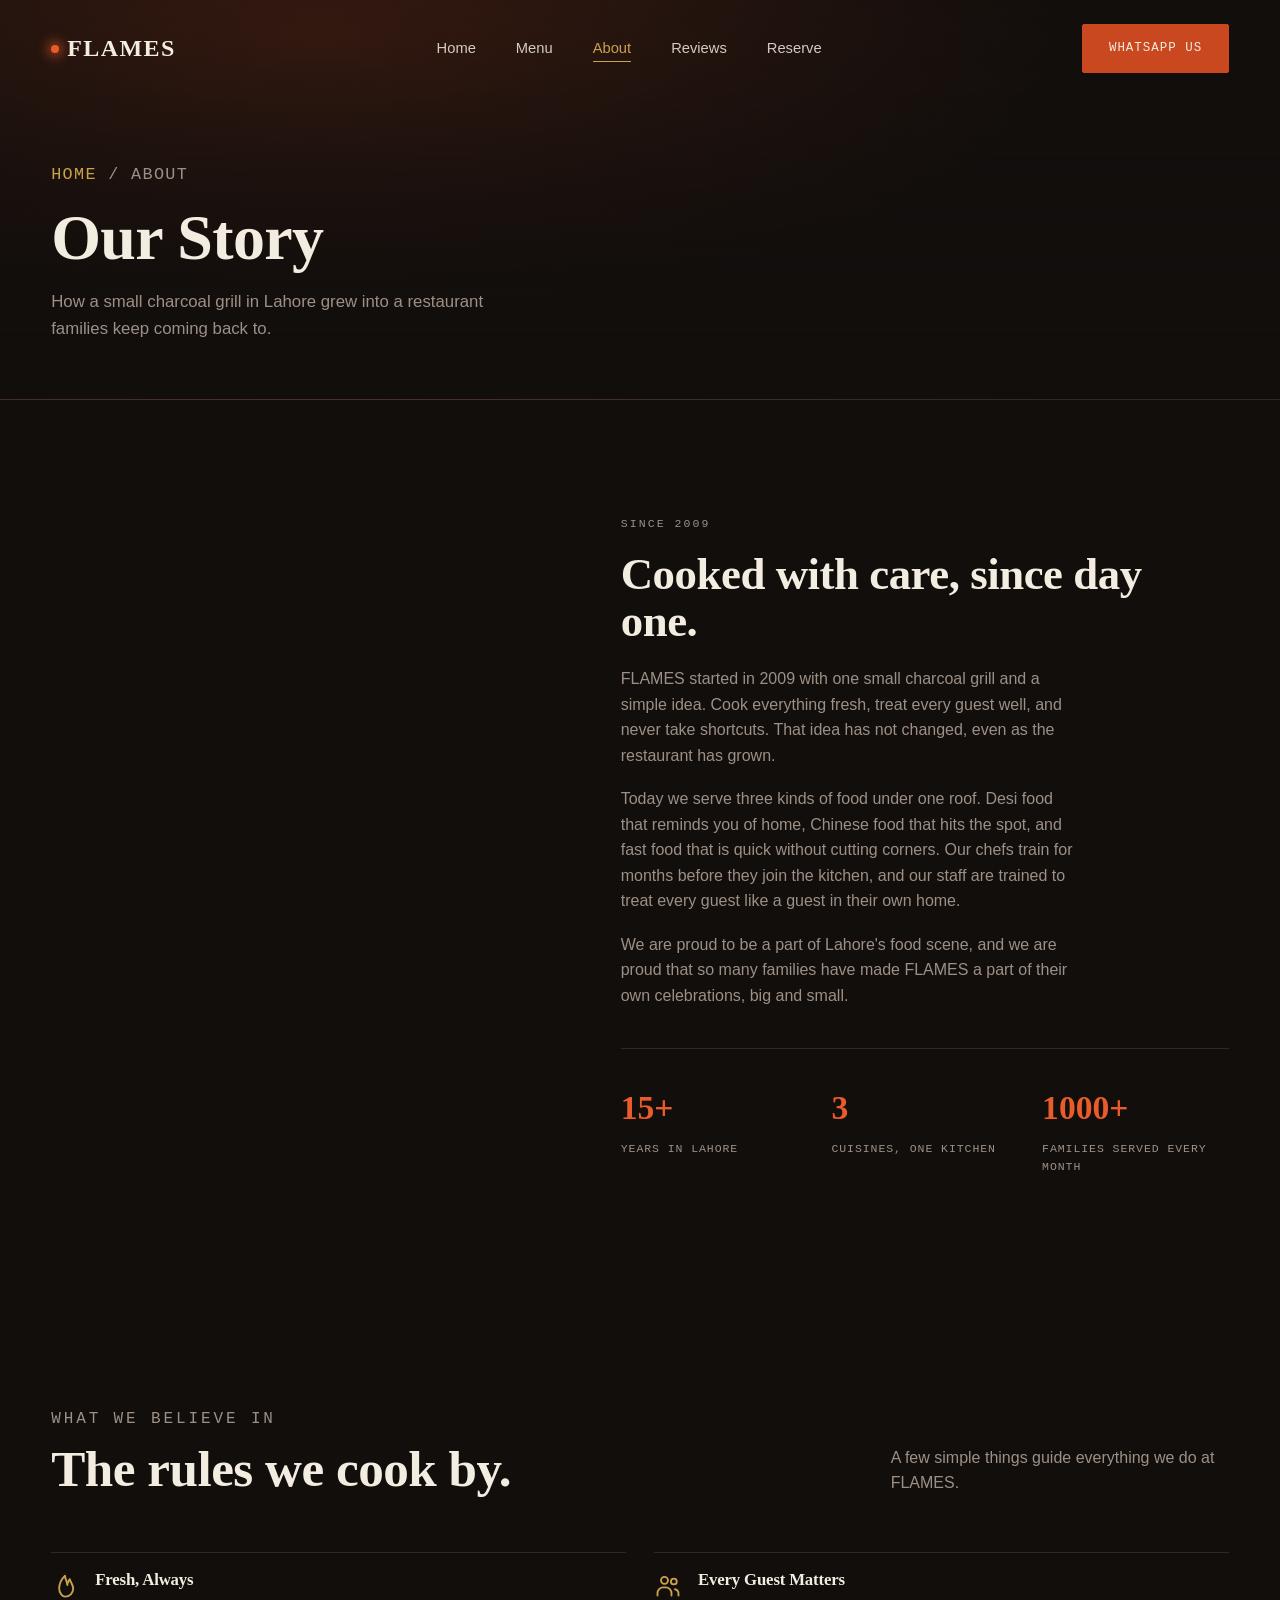
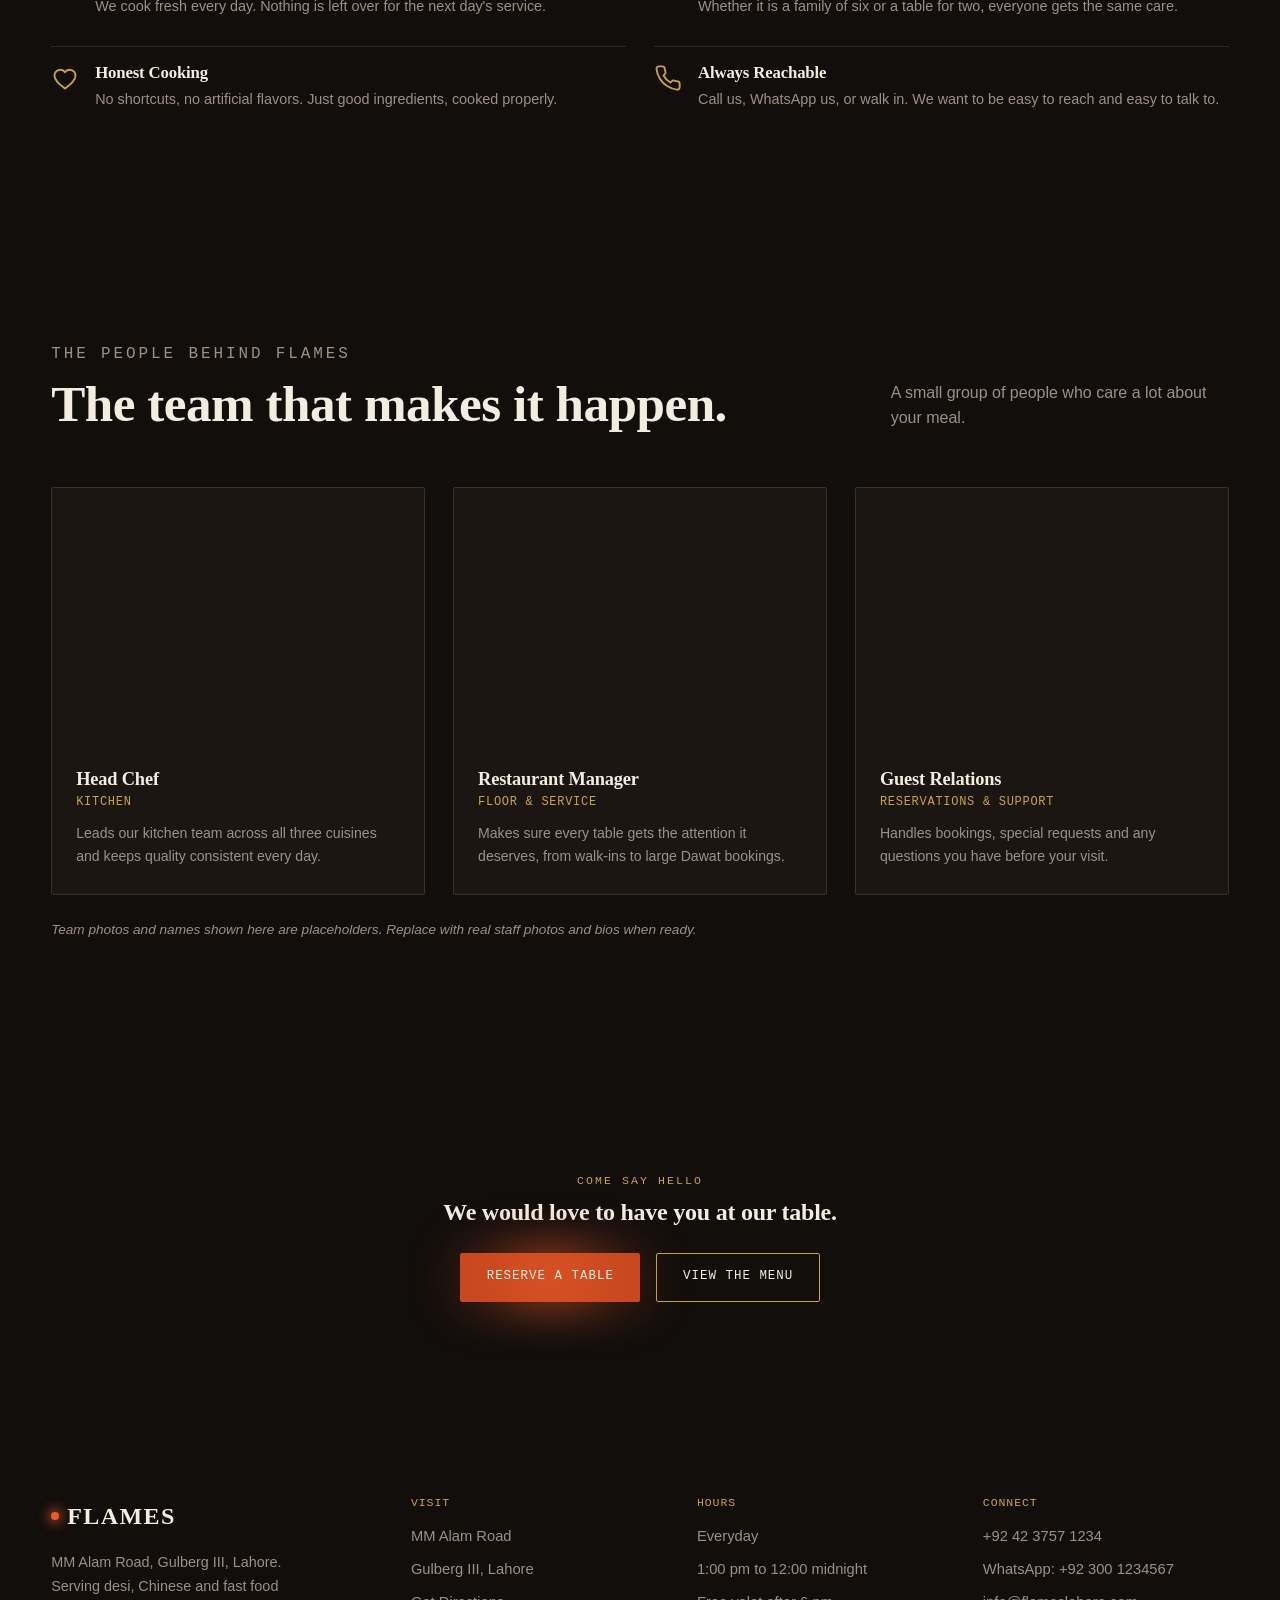
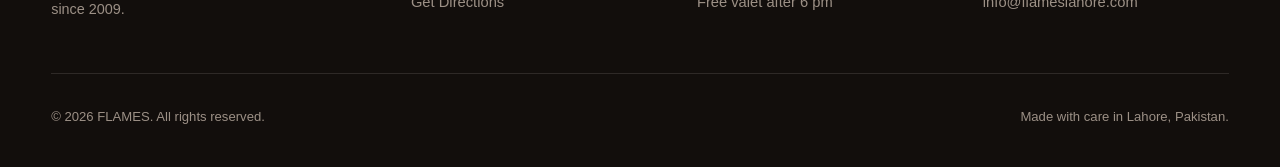
==== commit e8b2d512: "Add files via upload" ====
--- a/about.html
+++ b/about.html
@@ -23,7 +23,7 @@
         <li><a href="reviews.html">Reviews</a></li>
         <li><a href="reserve.html">Reserve</a></li>
       </ul>
-      <a href="reserve.html" class="btn btn-solid nav-cta">Reserve a Table</a>
+      <a href="https://wa.me/923001234567?text=Hi%20FLAMES%2C%20I%20would%20like%20to%20book%20a%20table" target="_blank" rel="noopener" class="btn btn-solid nav-cta btn-whatsapp-nav">WhatsApp Us</a>
       <button class="hamburger" id="hamburgerBtn" aria-label="Open menu" aria-expanded="false">
         <span></span><span></span><span></span>
       </button>
@@ -110,7 +110,7 @@
       </div>
       <div class="team-grid">
         <div class="team-card reveal">
-          <div class="team-photo" style="background-image:url('https://images.unsplash.com/photo-1583394293214-28a5b0a95f96?q=80&w=800&auto=format&fit=crop')"></div>
+          <div class="team-photo" style="background-image:url('https://images.unsplash.com/photo-1583394293214-28ded15ee548?q=80&w=800&auto=format&fit=crop')"></div>
           <div class="team-body">
             <h4>Head Chef</h4>
             <p class="role">Kitchen</p>
@@ -183,12 +183,6 @@
         </ul>
       </div>
     </div>
-    <div class="footer-actions">
-      <a href="reserve.html" class="btn btn-solid">Reserve a Table</a>
-      <a href="menu.html" class="btn">Explore Menu</a>
-      <a href="reviews.html" class="btn">Read Reviews</a>
-      <a href="https://wa.me/923001234567" target="_blank" rel="noopener" class="btn btn-whatsapp">WhatsApp Us</a>
-    </div>
     <div class="footer-bottom">
       <span>&copy; 2026 FLAMES. All rights reserved.</span>
       <span>Made with care in Lahore, Pakistan.</span>
